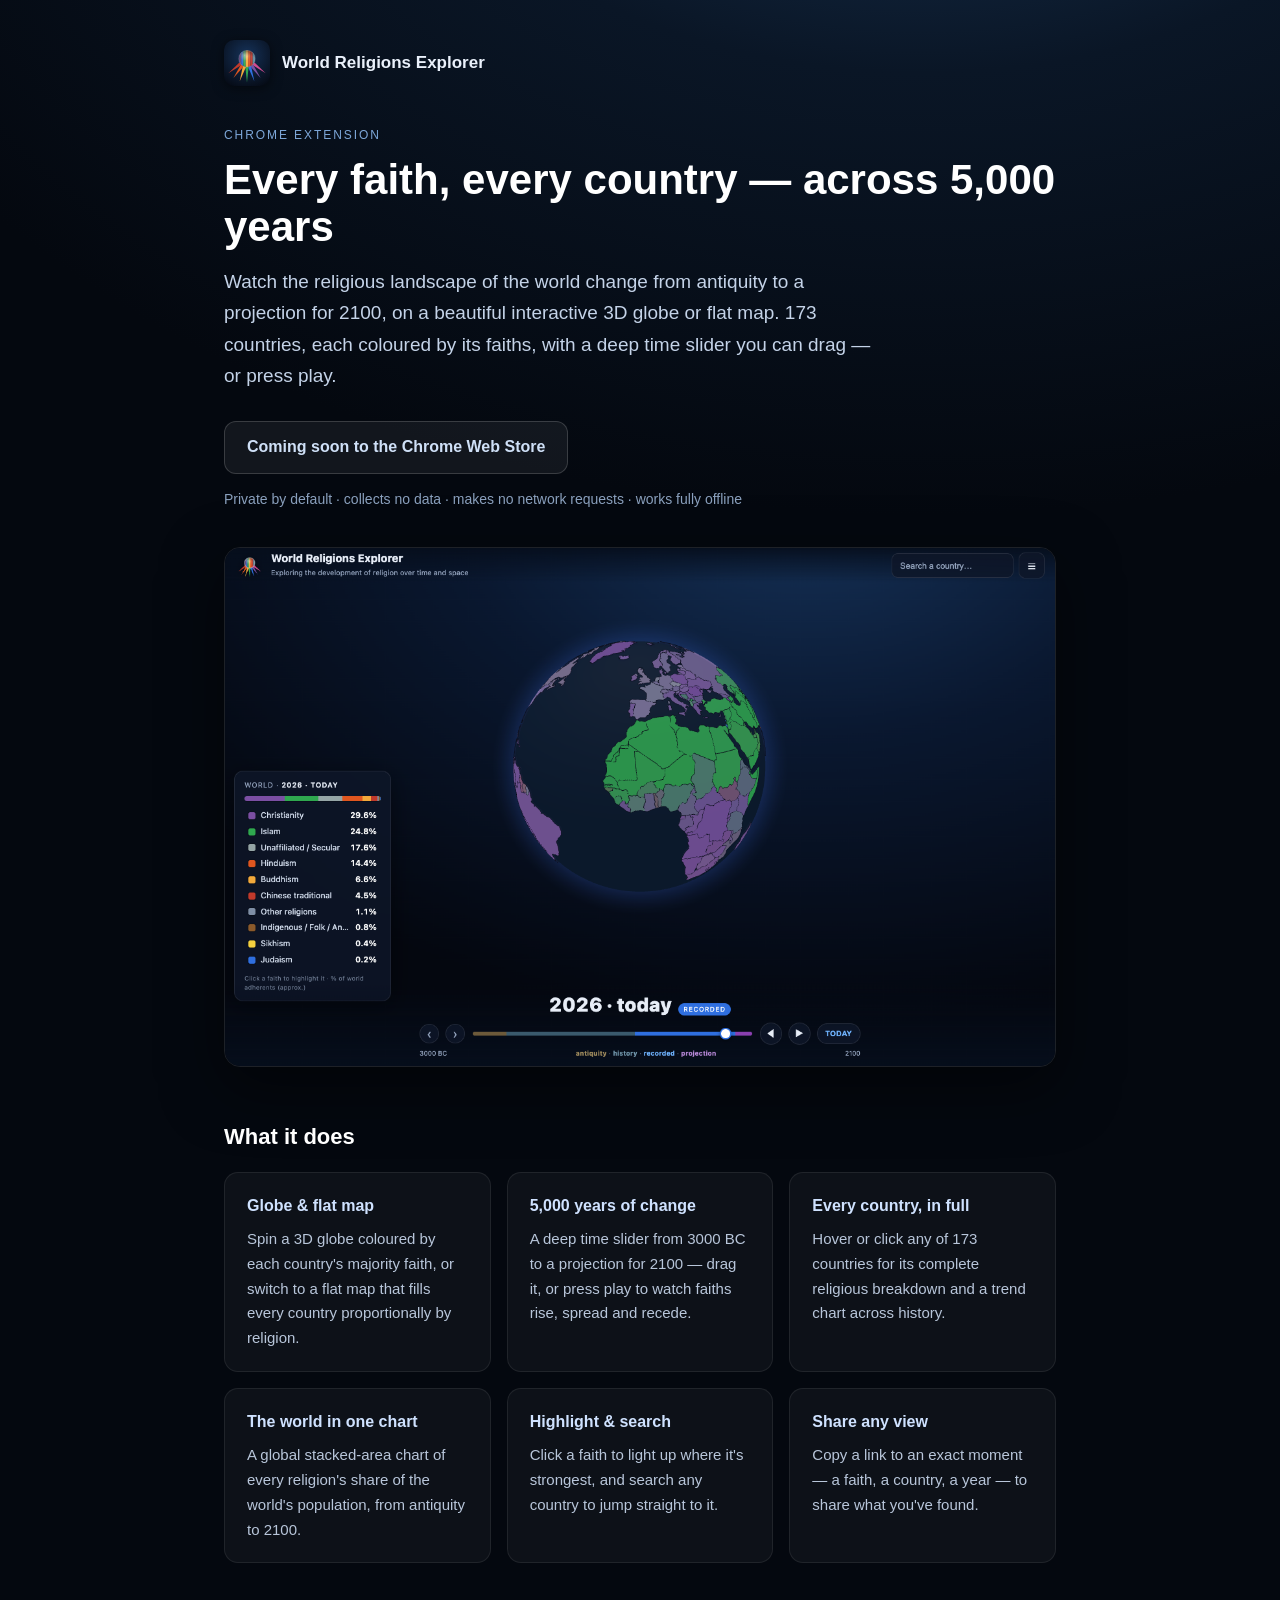
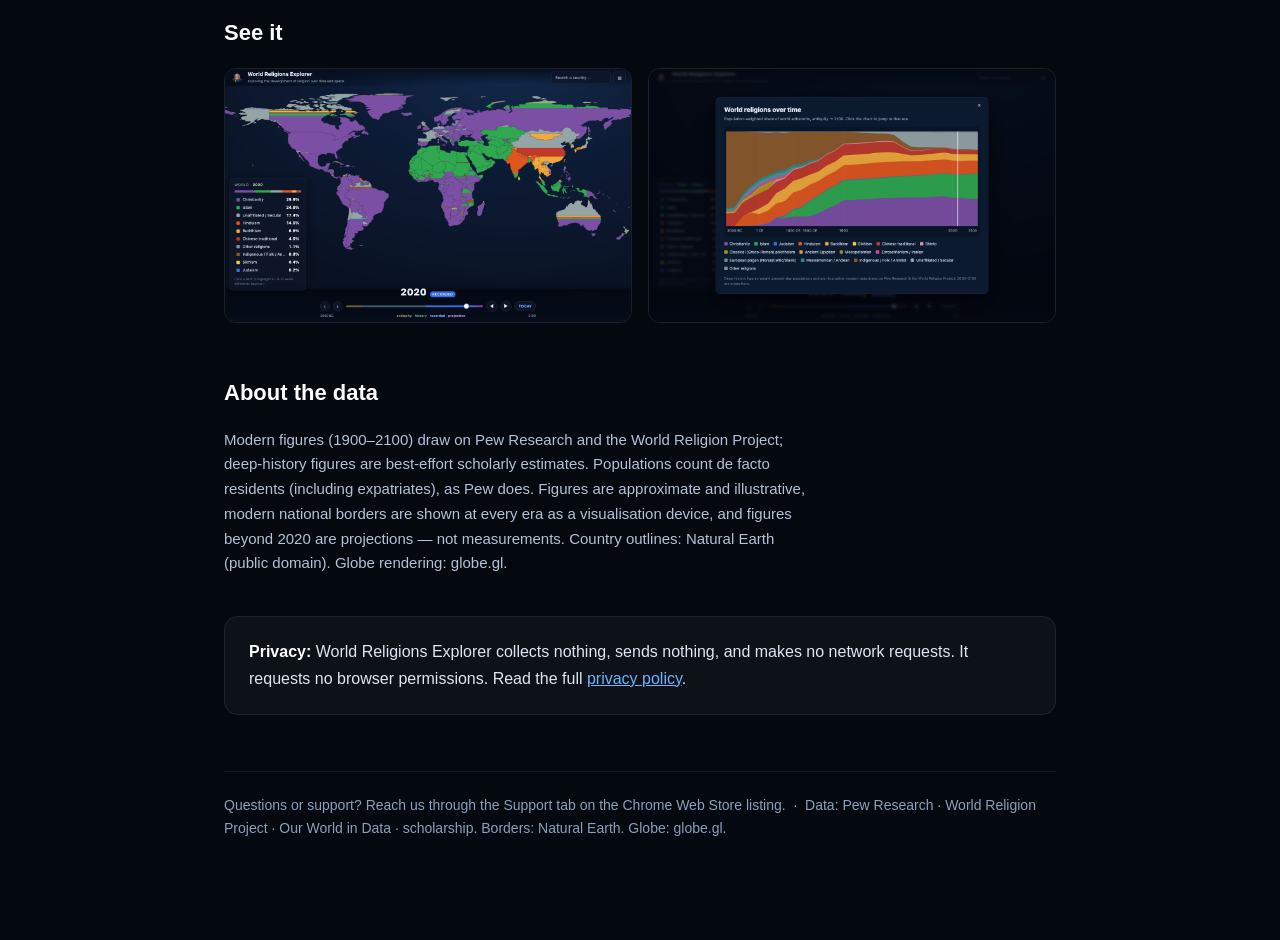
==== index.html @ e9a61539 "World Religions Explorer — landing page & privacy policy Co-Authored-By: Claude Opus 4.8 <noreply@an" ====
<!DOCTYPE html>
<html lang="en">
<head>
<meta charset="utf-8">
<meta name="viewport" content="width=device-width, initial-scale=1">
<title>World Religions Explorer — Faiths of the World Over Time</title>
<meta name="description" content="A Chrome extension that maps every country's religions and how they changed from antiquity to 2100, on an interactive 3D globe or flat map. Private, offline, collects no data.">
<link rel="icon" href="assets/icon.png">
<style>
  :root { color-scheme: dark; }
  * { box-sizing: border-box; }
  body {
    margin: 0;
    font: 16px/1.65 -apple-system, BlinkMacSystemFont, "Segoe UI", Roboto, Helvetica, Arial, sans-serif;
    color: #dfe6f2;
    background: radial-gradient(1200px 820px at 72% -12%, #1b3a5e 0%, #0a1626 46%, #04080f 100%);
    min-height: 100vh;
  }
  .wrap { max-width: 880px; margin: 0 auto; padding: 40px 24px 100px; }
  .top { display: flex; align-items: center; gap: 12px; margin: 0 0 40px; }
  .logo { width: 46px; height: 46px; filter: drop-shadow(0 2px 6px rgba(0,0,0,.5)); }
  .brandname { font-weight: 700; font-size: 17px; color: #eaf1fb; }
  .eyebrow { letter-spacing: .16em; text-transform: uppercase; font-size: 12px; color: #7da7d9; margin: 0 0 10px; }
  h1 { font-size: 42px; line-height: 1.12; margin: 0 0 16px; color: #fff; }
  .lede { font-size: 19px; color: #c4d3e8; margin: 0 0 30px; max-width: 62ch; }
  a { color: #6fb3ff; }
  .cta {
    display: inline-flex; align-items: center; gap: 9px;
    background: linear-gradient(180deg, #3d8bff, #2f6fe0);
    color: #fff; text-decoration: none; font-weight: 600;
    padding: 12px 22px; border-radius: 12px;
    border: 1px solid rgba(255,255,255,.16);
    box-shadow: 0 6px 24px rgba(47,111,224,.35);
  }
  .cta-soon { background: rgba(255,255,255,.06); box-shadow: none; color: #cfe0f7; cursor: default; }
  .ctas { display: flex; flex-wrap: wrap; gap: 12px; margin: 0 0 8px; align-items: center; }
  .note { color: #8aa0bd; font-size: 14px; margin: 14px 0 0; }
  .hero { width: 100%; border-radius: 16px; margin: 36px 0 8px; border: 1px solid rgba(255,255,255,.1); box-shadow: 0 20px 60px rgba(0,0,0,.5); display: block; }
  h2 { font-size: 22px; margin: 52px 0 16px; color: #fff; }
  .grid { display: grid; grid-template-columns: repeat(auto-fit, minmax(240px, 1fr)); gap: 16px; }
  .card { background: rgba(255,255,255,.04); border: 1px solid rgba(255,255,255,.08); border-radius: 14px; padding: 20px 22px; }
  .card h3 { margin: 0 0 8px; font-size: 16px; color: #cfe2ff; }
  .card p { margin: 0; color: #b8c6da; font-size: 15px; }
  .gallery { display: grid; grid-template-columns: repeat(auto-fit, minmax(300px, 1fr)); gap: 16px; }
  .gallery img { width: 100%; border-radius: 12px; border: 1px solid rgba(255,255,255,.1); display: block; }
  .privacy { margin-top: 40px; background: rgba(255,255,255,.04); border: 1px solid rgba(255,255,255,.08); border-radius: 14px; padding: 22px 24px; }
  .privacy strong { color: #fff; }
  .data { color: #b3c2d8; font-size: 15px; max-width: 70ch; }
  footer { margin-top: 56px; padding-top: 22px; border-top: 1px solid rgba(255,255,255,.08); color: #8aa0bd; font-size: 14px; }
  footer a { color: #9cc5ff; }
</style>
</head>
<body>
<div class="wrap">
  <header class="top">
    <img class="logo" src="assets/logo.svg" alt="">
    <span class="brandname">World Religions Explorer</span>
  </header>

  <p class="eyebrow">Chrome Extension</p>
  <h1>Every faith, every country — across 5,000 years</h1>
  <p class="lede">Watch the religious landscape of the world change from antiquity to a projection for 2100, on a beautiful interactive 3D globe or flat map. 173 countries, each coloured by its faiths, with a deep time slider you can drag — or press play.</p>

  <div class="ctas">
    <!-- TODO: replace with the real Chrome Web Store listing URL once published -->
    <span class="cta cta-soon">Coming soon to the Chrome Web Store</span>
  </div>
  <p class="note">Private by default · collects no data · makes no network requests · works fully offline</p>

  <img class="hero" src="assets/globe.png" alt="A 3D globe coloured by each country's majority religion, with a world breakdown panel">

  <h2>What it does</h2>
  <div class="grid">
    <div class="card"><h3>Globe &amp; flat map</h3><p>Spin a 3D globe coloured by each country's majority faith, or switch to a flat map that fills every country proportionally by religion.</p></div>
    <div class="card"><h3>5,000 years of change</h3><p>A deep time slider from 3000 BC to a projection for 2100 — drag it, or press play to watch faiths rise, spread and recede.</p></div>
    <div class="card"><h3>Every country, in full</h3><p>Hover or click any of 173 countries for its complete religious breakdown and a trend chart across history.</p></div>
    <div class="card"><h3>The world in one chart</h3><p>A global stacked-area chart of every religion's share of the world's population, from antiquity to 2100.</p></div>
    <div class="card"><h3>Highlight &amp; search</h3><p>Click a faith to light up where it's strongest, and search any country to jump straight to it.</p></div>
    <div class="card"><h3>Share any view</h3><p>Copy a link to an exact moment — a faith, a country, a year — to share what you've found.</p></div>
  </div>

  <h2>See it</h2>
  <div class="gallery">
    <img src="assets/flat.png" alt="The flat map filling each country proportionally by faith">
    <img src="assets/trend.png" alt="The world trend chart: every religion's global share over time">
  </div>

  <h2>About the data</h2>
  <p class="data">Modern figures (1900–2100) draw on Pew Research and the World Religion Project; deep-history figures are best-effort scholarly estimates. Populations count de facto residents (including expatriates), as Pew does. Figures are approximate and illustrative, modern national borders are shown at every era as a visualisation device, and figures beyond 2020 are projections — not measurements. Country outlines: Natural Earth (public domain). Globe rendering: globe.gl.</p>

  <div class="privacy">
    <strong>Privacy:</strong> World Religions Explorer collects nothing, sends nothing, and makes
    no network requests. It requests no browser permissions. Read the full
    <a href="privacy.html">privacy policy</a>.
  </div>

  <footer>
    Questions or support? Reach us through the Support tab on the Chrome Web Store listing.
    &nbsp;·&nbsp; Data: Pew Research · World Religion Project · Our World in Data · scholarship.
    Borders: Natural Earth. Globe: globe.gl.
  </footer>
</div>
</body>
</html>
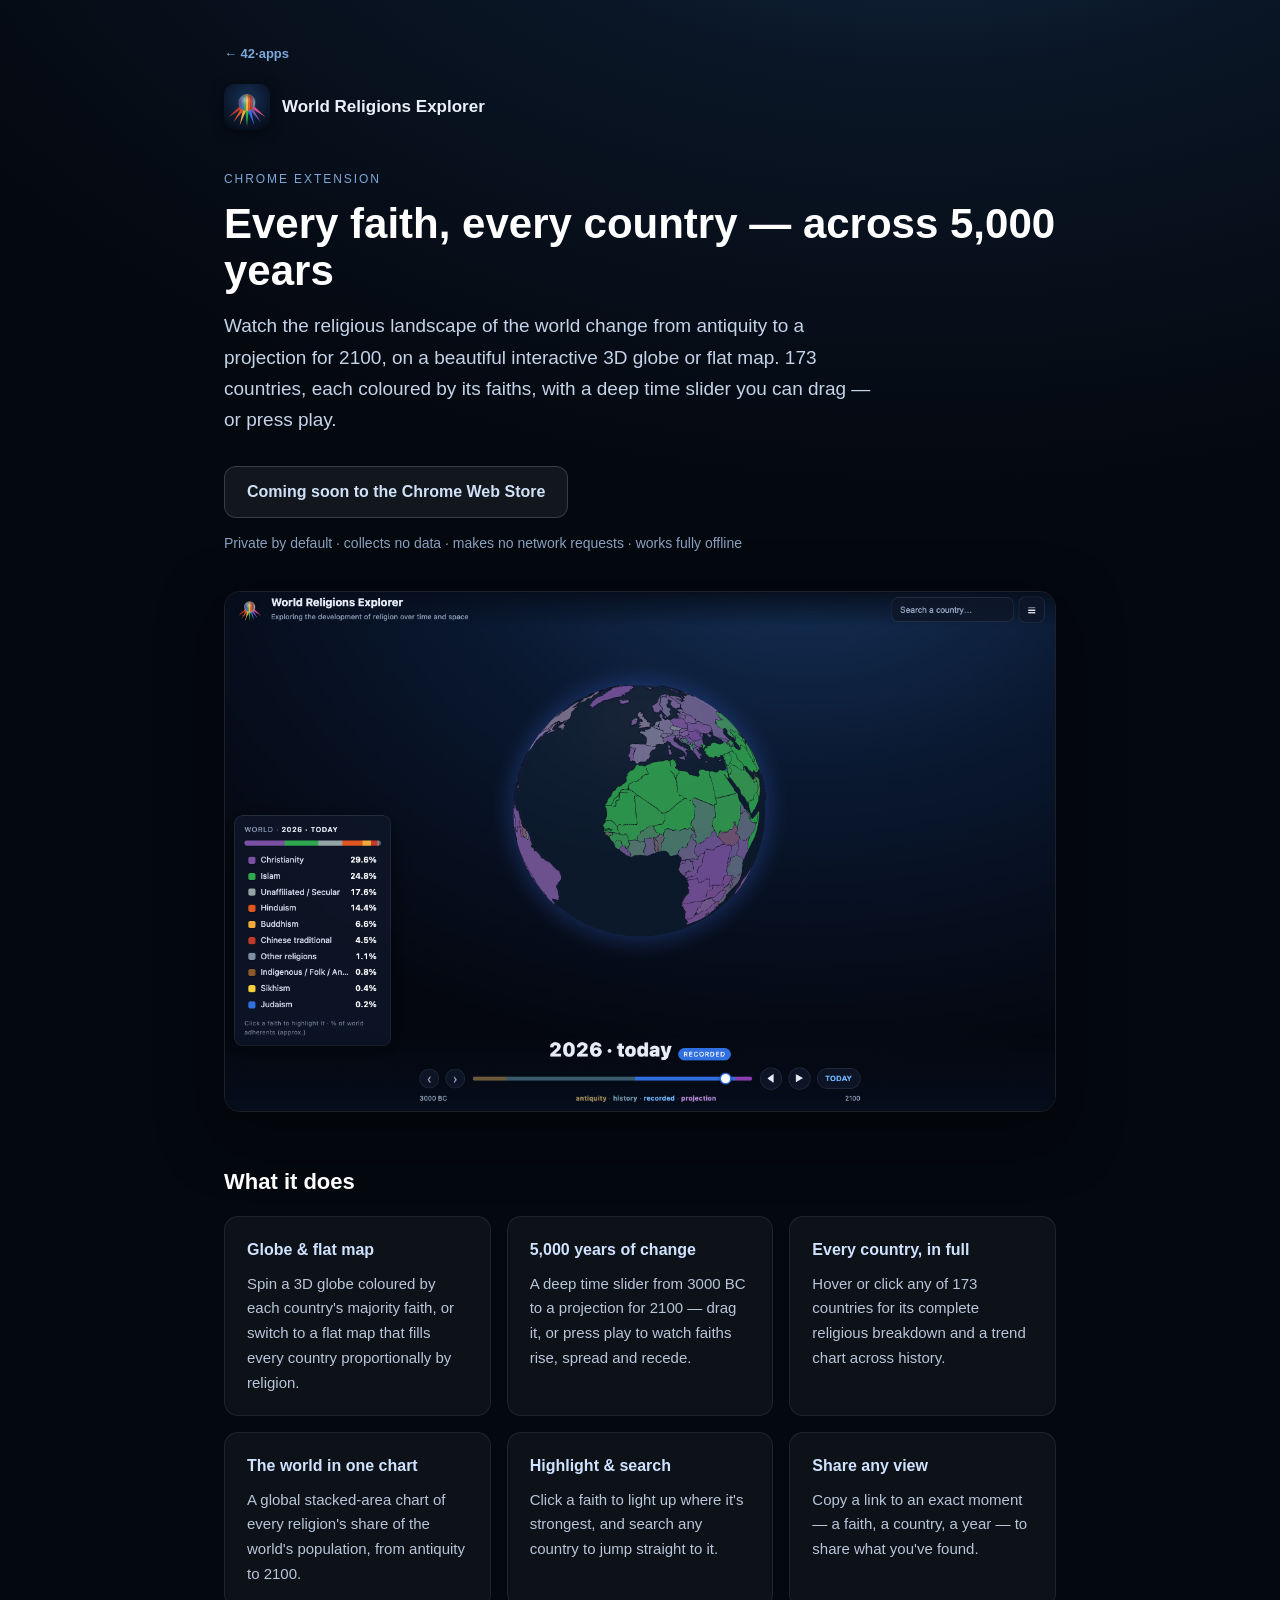
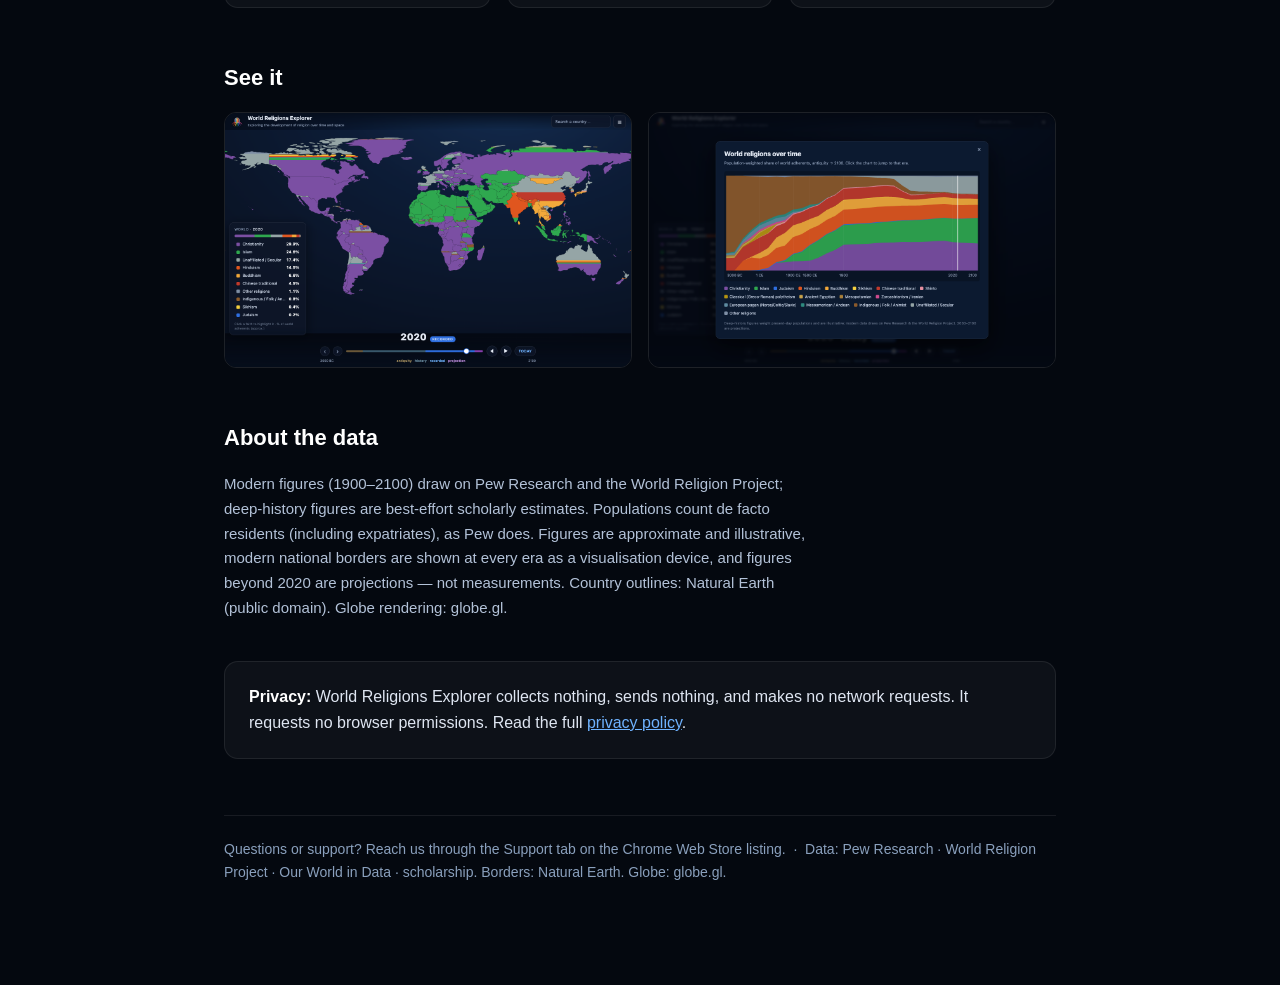
==== commit b4754a4e: "Add a back-to-42-apps-home link to the site" ====
--- a/index.html
+++ b/index.html
@@ -52,6 +52,7 @@
 </head>
 <body>
 <div class="wrap">
+  <p style="margin:0 0 18px"><a href="/" style="color:#7da7d9;text-decoration:none;font-size:13px;font-weight:600">&larr; 42&middot;apps</a></p>
   <header class="top">
     <img class="logo" src="assets/logo.svg" alt="">
     <span class="brandname">World Religions Explorer</span>
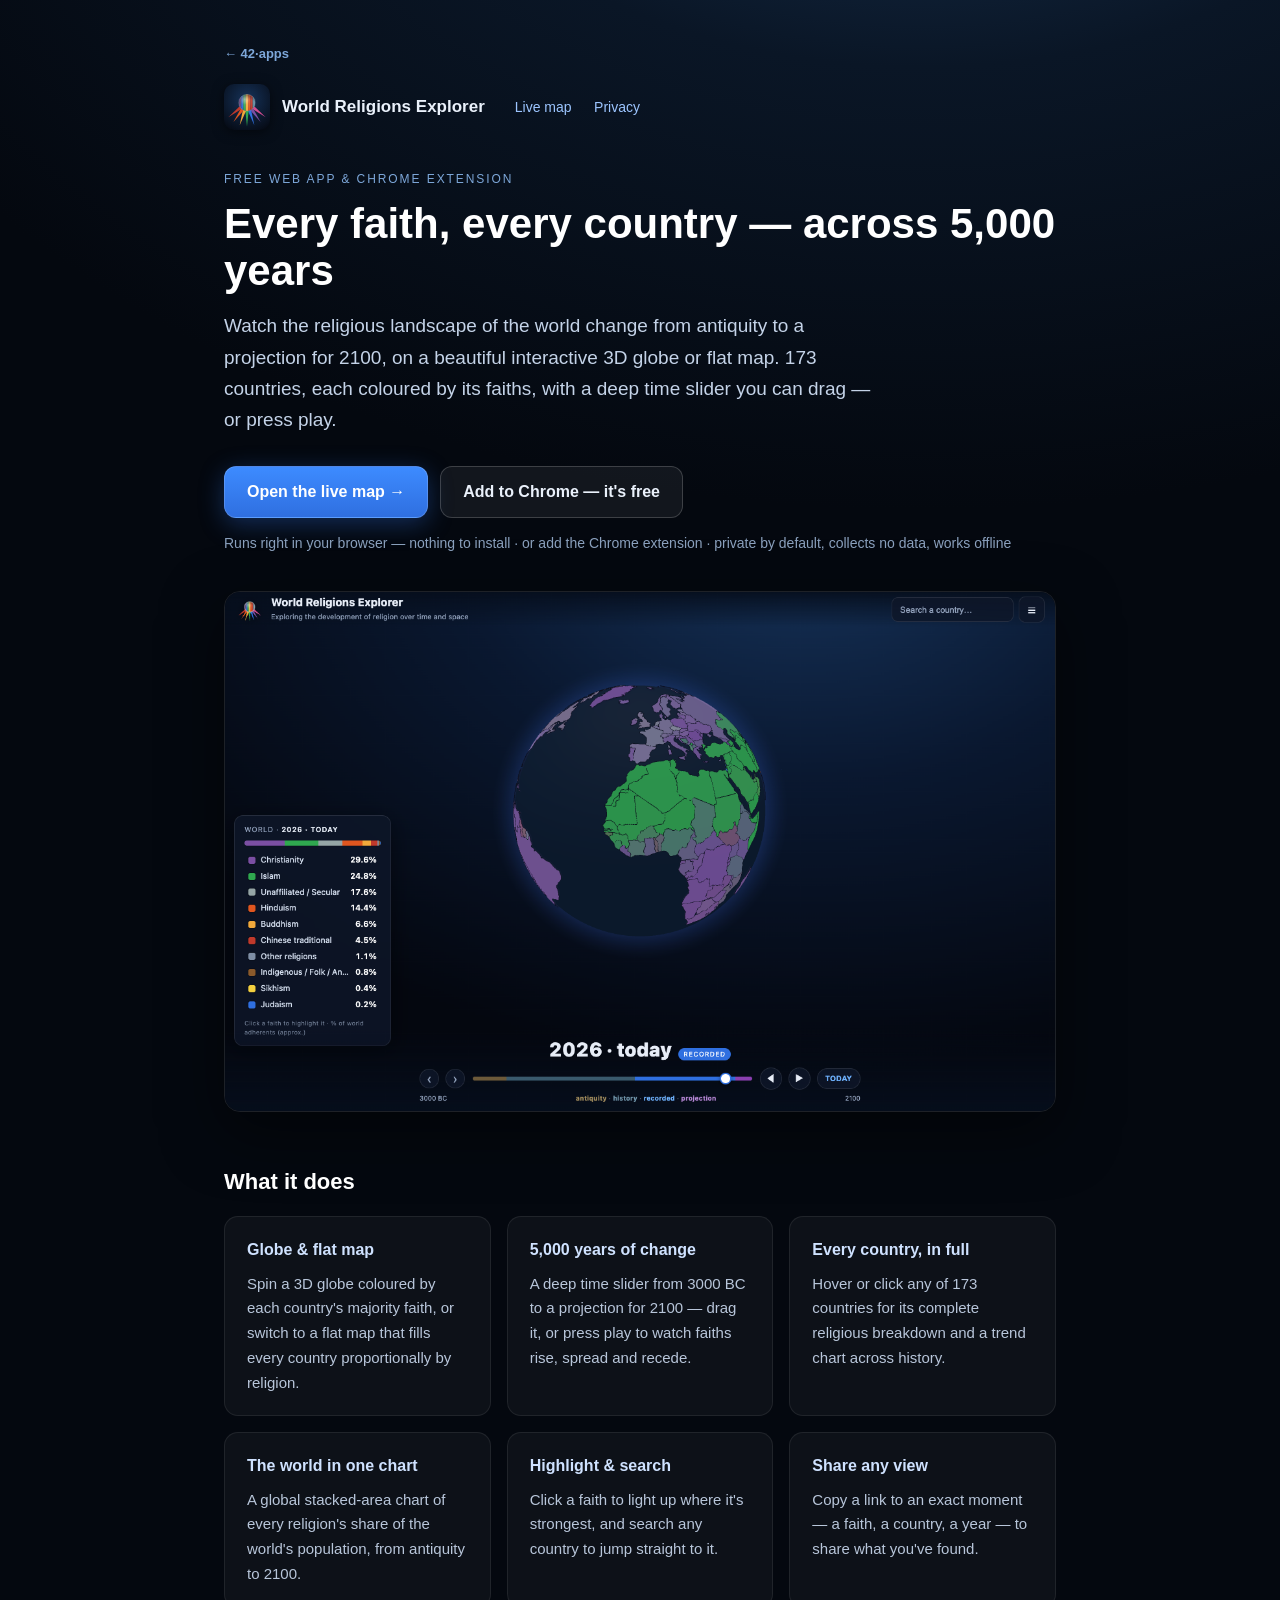
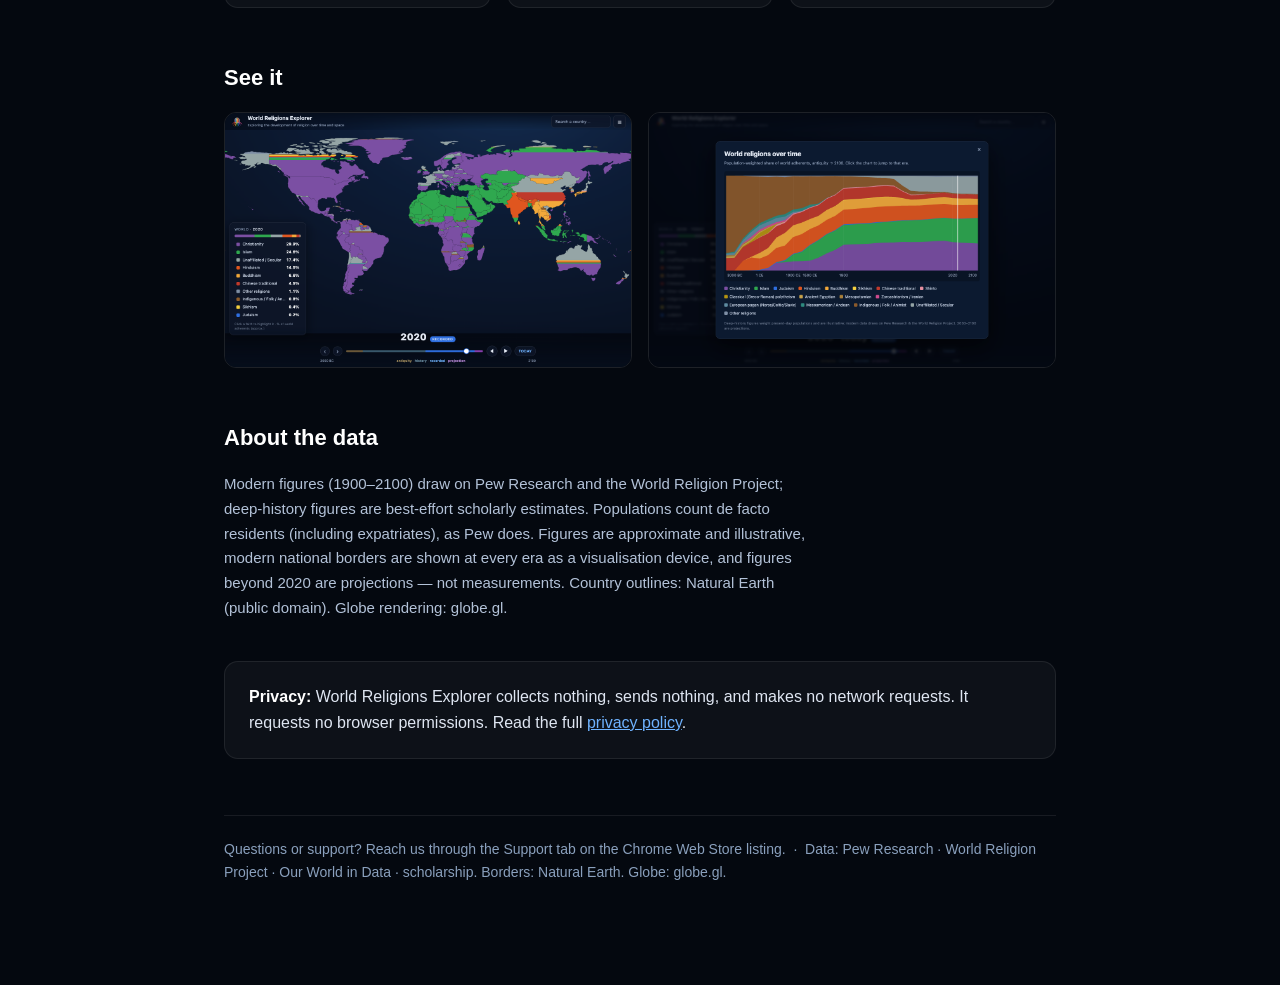
==== commit 94a4ea6c: "Live web app + Web Store link; background/ray-free icon - app/: the full World Religions Explorer ru" ====
--- a/index.html
+++ b/index.html
@@ -4,7 +4,11 @@
 <meta charset="utf-8">
 <meta name="viewport" content="width=device-width, initial-scale=1">
 <title>World Religions Explorer — Faiths of the World Over Time</title>
-<meta name="description" content="A Chrome extension that maps every country's religions and how they changed from antiquity to 2100, on an interactive 3D globe or flat map. Private, offline, collects no data.">
+<meta name="description" content="Map every country's religions and how they changed from antiquity to 2100, on an interactive 3D globe or flat map. A free web app — nothing to install — and a Chrome extension. Private, offline, collects no data.">
+<meta property="og:title" content="World Religions Explorer">
+<meta property="og:description" content="See how the world's faiths spread and changed over 5,000 years — on an interactive 3D globe. Free, runs in your browser.">
+<meta property="og:type" content="website">
+<meta property="og:url" content="https://42-apps.github.io/worldreligions/">
 <link rel="icon" href="assets/icon.png">
 <style>
   :root { color-scheme: dark; }
@@ -33,6 +37,12 @@
     box-shadow: 0 6px 24px rgba(47,111,224,.35);
   }
   .cta-soon { background: rgba(255,255,255,.06); box-shadow: none; color: #cfe0f7; cursor: default; }
+  .cta:hover { text-decoration: none; filter: brightness(1.06); }
+  .cta.ghost { background: rgba(255,255,255,.06); box-shadow: none; color: #eaf1fb; border: 1px solid rgba(255,255,255,.18); }
+  .cta.ghost:hover { background: rgba(255,255,255,.1); filter: none; }
+  .brand-wrap { display: flex; align-items: center; gap: 12px; }
+  .topnav a { margin-left: 18px; color: #9cc5ff; text-decoration: none; font-size: 14px; }
+  .topnav a:hover { text-decoration: underline; }
   .ctas { display: flex; flex-wrap: wrap; gap: 12px; margin: 0 0 8px; align-items: center; }
   .note { color: #8aa0bd; font-size: 14px; margin: 14px 0 0; }
   .hero { width: 100%; border-radius: 16px; margin: 36px 0 8px; border: 1px solid rgba(255,255,255,.1); box-shadow: 0 20px 60px rgba(0,0,0,.5); display: block; }
@@ -54,19 +64,25 @@
 <div class="wrap">
   <p style="margin:0 0 18px"><a href="/" style="color:#7da7d9;text-decoration:none;font-size:13px;font-weight:600">&larr; 42&middot;apps</a></p>
   <header class="top">
-    <img class="logo" src="assets/logo.svg" alt="">
-    <span class="brandname">World Religions Explorer</span>
+    <div class="brand-wrap">
+      <img class="logo" src="assets/logo.svg" alt="">
+      <span class="brandname">World Religions Explorer</span>
+    </div>
+    <nav class="topnav">
+      <a href="app/worldreligions.html">Live map</a>
+      <a href="privacy.html">Privacy</a>
+    </nav>
   </header>
 
-  <p class="eyebrow">Chrome Extension</p>
+  <p class="eyebrow">Free web app &amp; Chrome extension</p>
   <h1>Every faith, every country — across 5,000 years</h1>
   <p class="lede">Watch the religious landscape of the world change from antiquity to a projection for 2100, on a beautiful interactive 3D globe or flat map. 173 countries, each coloured by its faiths, with a deep time slider you can drag — or press play.</p>
 
   <div class="ctas">
-    <!-- TODO: replace with the real Chrome Web Store listing URL once published -->
-    <span class="cta cta-soon">Coming soon to the Chrome Web Store</span>
+    <a class="cta" href="app/worldreligions.html">Open the live map &rarr;</a>
+    <a class="cta ghost" href="https://chromewebstore.google.com/detail/world-religions-explorer/inckleebbdffajpgppeompeobgdeloak" target="_blank" rel="noopener">Add to Chrome — it's free</a>
   </div>
-  <p class="note">Private by default · collects no data · makes no network requests · works fully offline</p>
+  <p class="note">Runs right in your browser — nothing to install · or add the Chrome extension · private by default, collects no data, works offline</p>
 
   <img class="hero" src="assets/globe.png" alt="A 3D globe coloured by each country's majority religion, with a world breakdown panel">
 
